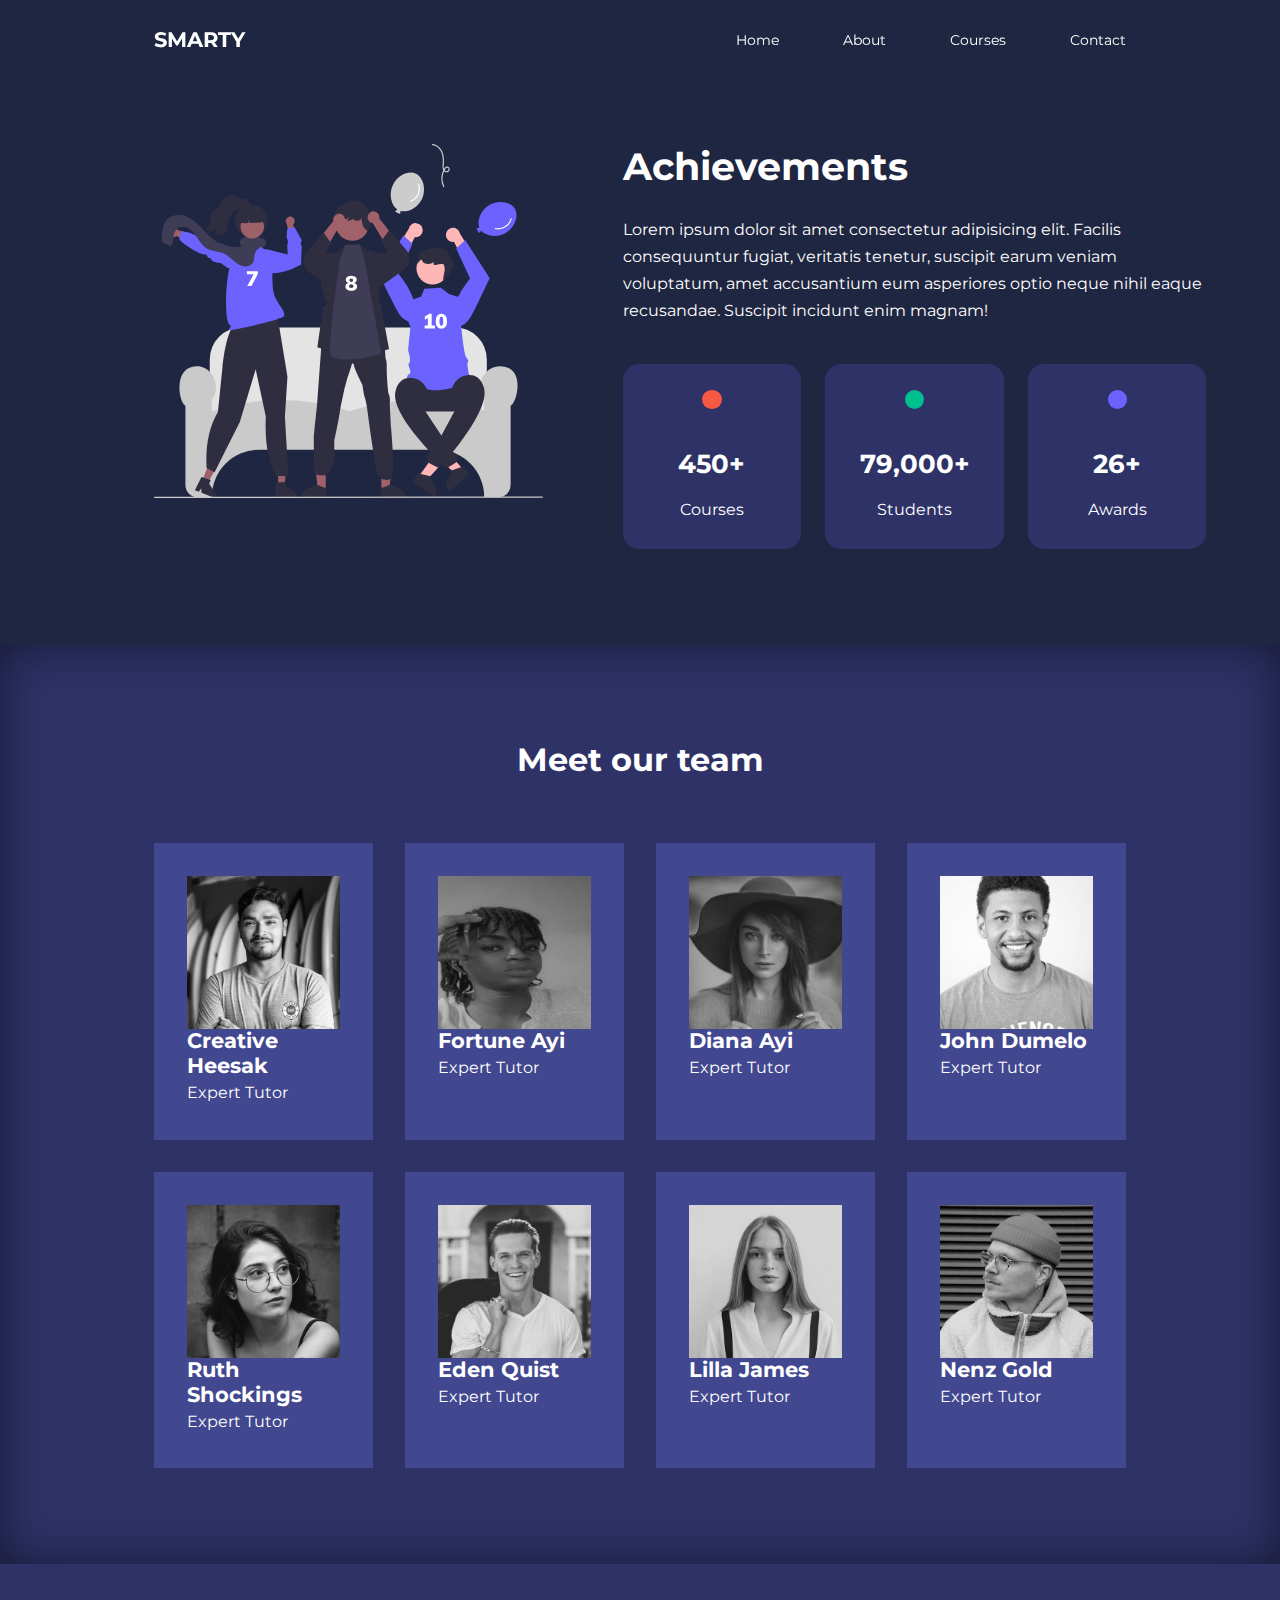
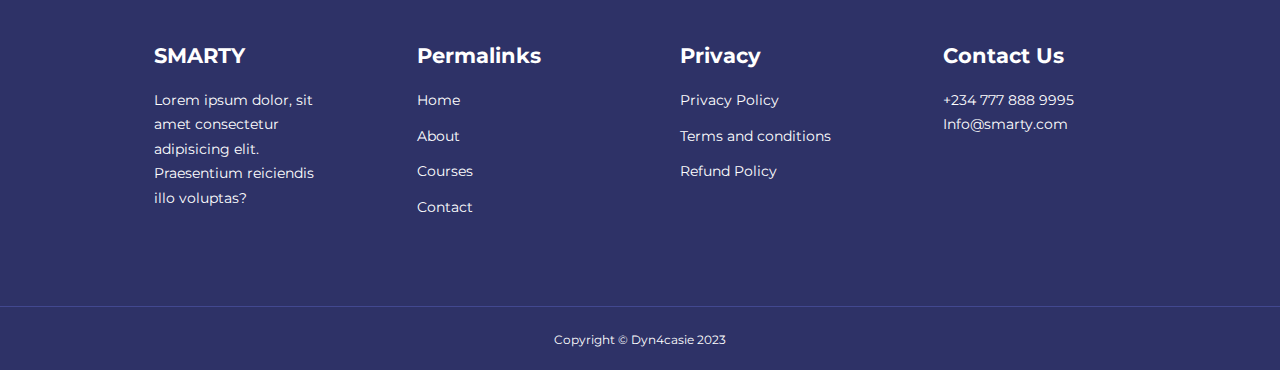
==== about.html @ fa369978 "about page html and css" ====
<!DOCTYPE html>
<html lang="en">
<head>
    <meta charset="UTF-8">
    <meta http-equiv="X-UA-Compatible" content="IE=edge">
    <meta name="viewport" content="width=device-width, initial-scale=1.0">
    <title>Smarty Education Website Using HTML, CSS $ Javascript</title>

    <link rel="stylesheet" href="./css/style.css">
    <link rel="stylesheet" href="./css/about.css">
    
    <!--iconscout cdn below-->
    
    <link rel="stylesheet" href="https://unicons.iconscout.com/release/v4.0.0/css/line.css">

    <!--Google fonts-->
    <link rel="preconnect" href="https://fonts.googleapis.com">
    <link rel="preconnect" href="https://fonts.gstatic.com" crossorigin>
    <link href="https://fonts.googleapis.com/css2?family=Montserrat:wght@300;400;500;600;700;800;900&display=swap" rel="stylesheet">

</head>
<body>
    <nav>
        <div class="container nav__container">
            <a href="index.html"><h4>SMARTY</h4></a>
            <ul class="nav__menu">
                <li><a href="index.html">Home</a></li>
                <li><a href="about.html">About</a></li>
                <li><a href="courses.html">Courses</a></li>
                <li><a href="contact.html">Contact</a></li>
            </ul>
            <button id="open-menu-btn"><i class="uil uil-bars"></i></button>
            <button id="close-menu-btn"><i class="uil uil-multiply"></i></button>
        </div>
    </nav>
<!--========================== END OF NAVBAR =============================-->

    <section class="about__achievements">
        <div class="container about__achievements-container">
            <div class="about__achievements-left">
                <img src="images/about achievements.svg" alt="">
            </div>

            <div class="about__achievements-right">
                <h1>Achievements</h1>
                <p>
                    Lorem ipsum dolor sit amet consectetur adipisicing elit. Facilis consequuntur fugiat, veritatis tenetur, suscipit earum veniam voluptatum, amet accusantium eum asperiores optio neque nihil eaque recusandae. Suscipit incidunt enim magnam!
                </p>
            
                <div class="achievements__cards">
                    <article class="achievement__card">
                        <span class="achievement__icon">
                            <i class="uil uil-video"></i>
                        </span>
                        <h3>450+</h3>
                        <p>Courses</p>
                    </article> 
                
                    <article class="achievement__card">
                        <span class="achievement__icon">
                            <i class="uil uil-users-alt"></i>
                        </span>
                        <h3>79,000+</h3>
                        <p>Students</p>
                    </article> 

                    <article class="achievement__card">
                        <span class="achievement__icon">
                            <i class="uil uil-trophy"></i>
                        </span>
                        <h3>26+</h3>
                        <p>Awards</p>
                    </article> 

                </div>
            </div>
        </div>
    </section>



 <!-- ================END OF ACHIEVEMENT========== -->





    <section class="team">
        <h2>Meet our team</h2>
        <div class="container team__container">
           <article class="team__member">
            <div class="team__member-image">
                <img src="./images/tm1.jpg" alt="">
            </div>
            <div class="team__member-info">
                <h4>Creative Heesak</h4>
                <p>Expert Tutor</p>
            </div>
            <div class="team__member-socials">
                <a href="https//instagram.com" target="_blank"><i class="uil uil-instagram"></i></a>
                <a href="https//twitter.com" target="_blank"><i class="uil uil-twitter-alt"></i></a>
                <a href="https//linkedin.com" target="_blank"><i class="uil uil-linkedin-alt"></i></a>
            </div>
           </article> 


           <article class="team__member">
            <div class="team__member-image">
                <img src="./images/tm11.jpg" alt="">
            </div>
            <div class="team__member-info">
                <h4>Fortune Ayi</h4>
                <p>Expert Tutor</p>
            </div>
            <div class="team__member-socials">
                <a href="https//instagram.com" target="_blank"><i class="uil uil-instagram"></i></a>
                <a href="https//twitter.com" target="_blank"><i class="uil uil-twitter-alt"></i></a>
                <a href="https//linkedin.com" target="_blank"><i class="uil uil-linkedin-alt"></i></a>
            </div>
           </article> 


           <article class="team__member">
            <div class="team__member-image">
                <img src="./images/tm3.jpg" alt="">
            </div>
            <div class="team__member-info">
                <h4>Diana Ayi</h4>
                <p>Expert Tutor</p>
            </div>
            <div class="team__member-socials">
                <a href="https//instagram.com" target="_blank"><i class="uil uil-instagram"></i></a>
                <a href="https//twitter.com" target="_blank"><i class="uil uil-twitter-alt"></i></a>
                <a href="https//linkedin.com" target="_blank"><i class="uil uil-linkedin-alt"></i></a>
            </div>
           </article> 


           <article class="team__member">
            <div class="team__member-image">
                <img src="./images/tm4.jpg" alt="">
            </div>
            <div class="team__member-info">
                <h4>John Dumelo</h4>
                <p>Expert Tutor</p>
            </div>
            <div class="team__member-socials">
                <a href="https//instagram.com" target="_blank"><i class="uil uil-instagram"></i></a>
                <a href="https//twitter.com" target="_blank"><i class="uil uil-twitter-alt"></i></a>
                <a href="https//linkedin.com" target="_blank"><i class="uil uil-linkedin-alt"></i></a>
            </div>
           </article> 


           <article class="team__member">
            <div class="team__member-image">
                <img src="./images/tm5.jpg" alt="">
            </div>
            <div class="team__member-info">
                <h4>Ruth Shockings</h4>
                <p>Expert Tutor</p>
            </div>
            <div class="team__member-socials">
                <a href="https//instagram.com" target="_blank"><i class="uil uil-instagram"></i></a>
                <a href="https//twitter.com" target="_blank"><i class="uil uil-twitter-alt"></i></a>
                <a href="https//linkedin.com" target="_blank"><i class="uil uil-linkedin-alt"></i></a>
            </div>
           </article> 


           <article class="team__member">
            <div class="team__member-image">
                <img src="./images/tm6.jpg" alt="">
            </div>
            <div class="team__member-info">
                <h4>Eden Quist</h4>
                <p>Expert Tutor</p>
            </div>
            <div class="team__member-socials">
                <a href="https//instagram.com" target="_blank"><i class="uil uil-instagram"></i></a>
                <a href="https//twitter.com" target="_blank"><i class="uil uil-twitter-alt"></i></a>
                <a href="https//linkedin.com" target="_blank"><i class="uil uil-linkedin-alt"></i></a>
            </div>
           </article> 


           <article class="team__member">
            <div class="team__member-image">
                <img src="./images/tm7.jpg" alt="">
            </div>
            <div class="team__member-info">
                <h4>Lilla James</h4>
                <p>Expert Tutor</p>
            </div>
            <div class="team__member-socials">
                <a href="https//instagram.com" target="_blank"><i class="uil uil-instagram"></i></a>
                <a href="https//twitter.com" target="_blank"><i class="uil uil-twitter-alt"></i></a>
                <a href="https//linkedin.com" target="_blank"><i class="uil uil-linkedin-alt"></i></a>
            </div>
           </article> 

           
           <article class="team__member">
            <div class="team__member-image">
                <img src="./images/tm8.jpg" alt="">
            </div>
            <div class="team__member-info">
                <h4>Nenz Gold</h4>
                <p>Expert Tutor</p>
            </div>
            <div class="team__member-socials">
                <a href="https//instagram.com" target="_blank"><i class="uil uil-instagram"></i></a>
                <a href="https//twitter.com" target="_blank"><i class="uil uil-twitter-alt"></i></a>
                <a href="https//linkedin.com" target="_blank"><i class="uil uil-linkedin-alt"></i></a>
            </div>
           </article> 
        </div>
    </section>
<!-- ================END OF TEAM SECTION------=========== -->
    </section>

<footer>
    <div class="container footer__container">
        <div class="footer__1">
            <a href="index.html" class="footer__logo"><h4>SMARTY</h4></a>
            <p>
                Lorem ipsum dolor, sit amet consectetur adipisicing elit. Praesentium reiciendis illo voluptas?
            </p>
        </div>

        <div class="footer__2">
            <h4>Permalinks</h4>
            <ul class="permalinks">
                <li><a href="index.html">Home</a></li>
                <li><a href="about.html">About</a></li>
                <li><a href="courses.html">Courses</a></li>
                <li><a href="contact.html">Contact</a></li>
            </ul>
        </div>

        <div class="footer__3">
            <h4>Privacy</h4>
            <ul class="privacy">
                <li><a href="#">Privacy Policy</a></li>
                <li><a href="#">Terms and conditions</a></li>
                <li><a href="#">Refund Policy</a></li>
            </ul>
        </div>

        <div class="footer__4">
            <h4>Contact Us</h4>
            <div>
                <p>+234 777 888 9995</p>
                <p>Info@smarty.com</p>
            </div>

            <ul class="footer__socials">
                <li>
                    <a href="#"><i class="uil uil-facebook-f"></i></a>
                </li>
                <li>
                    <a href="#"><i class="uil uil-instagram-alt"></i></a>
                </li>
                <li>
                    <a href="#"><i class="uil uil-twitter"></i></a>
                </li>
                <li>
                    <a href="#"><i class="uil uil-linkedin-alt"></i></a>
                </li>
            </ul>
        </div>
    </div>
    
    <div class="footer__copyright">
        <small>Copyright &copy; Dyn4casie 2023</small>
    </div>
</footer>

<!--========================== END OF FOOTER =============================-->

<script src="main.js"></script>

</body>
</html>
---- css/style.css ----
*{
    margin: 0;
    padding: 0;
    border: 0;
    outline: 0;
    text-decoration: none;
    list-style: none;
    box-sizing: border-box;
}

:root{
    --color-primary:#6c63ff;
    --color-success: #00bf8e;
    --color-warning: #f7c94b;
    --color-danger: #f75842;
    --color-danger-variant: rgba(247,88,66, 0.4);
    --color-white: #fff;
    --color-light: rgba(255,255,255,0.7);
    --color-black: #000;
    --color-bg: #1f2641;
    --color-bg1: #2e3267;
    --color-bg2: #424890;

    --container-width-lg: 76%;
    --container-width-md: 90%;
    --container-width-sm: 94%;

    --transition: all 4ooms ease;
}

body {
    font-family: 'Montserrat', sans-serif;
    line-height: 1.7;
    color: var(--color-white);
    background: var(--color-bg);
}

.container {
    width: var(--container-width-lg);
    margin: 0 auto;
}

section {
    padding: 6rem 0;
}

section h2 {
    text-align: center;
    margin-bottom: 4rem;
}

h1,
h2,
h3,
h4,
h5 {
    line-height: 1.2;
}

h1 {
    font-size: 2.4rem;
}

h2 {
    font-size: 2rem;
}

h3 {
    font-size: 1.6rem;
}

h4 {
    font-size: 1.3rem;
}

a {
    color: var(--color-white);
}

img {
    width: 100%;
    display: block;
    object-fit: cover;
}

.btn {
    display: inline-block;
    background: var(--color-white);
    color: var(--color-black);
    padding: 1rem 2rem;
    border: 1px solid transparent;
    font-weight: 500;
    transition: var(--transition);
}

.btn:hover {
    background: transparent;
    color: var(--color-white);
    border-color: var(--color-white);
}

.btn_primary {
    background: var(--color-danger);
    color: var(--color-white);
}

/* =========================== NAVBAR ============================ */
nav {
    background: transparent;
    width:100vw;
    height: 5rem;
    position: fixed;
    top: 0;
    z-index: 11;
}

/* change navbar styles on scroll using javascript */
.window-scroll {
    background: var(--color-primary);
    box-shadow: 0 1rem 2rem rgba(0,0,0, 0.2);
}

.nav__container {
    height: 100%;
    display: flex;
    justify-content: space-between;
    align-items: center;
}

nav button {
    display: none;
}

.nav__menu {
    display: flex;
    align-items: center;
    gap: 4rem;
}

.nav__menu a{
    font-size: 0.9rem;
    transition: var(--transition);
}

.nav__menu a:hover {
    color: var(--color-bg2);
}

/*========================= HEADER ==========================*/
header {
    position: relative;
    top: 5rem;
    overflow: hidden;
    height: 70vh;
    margin-bottom: 5rem;
}

.header__container {
    display: grid;
    grid-template-columns: 1fr 1fr;
    align-items: center;
    gap: 5rem;
    height: 100%;
}

.header__left p {
    margin: 1rem 0 2.4rem;
}

/*========================= CATEGORIES ==========================*/
.categories {
    background: var(--color-bg1);
    height: 29rem;
}

.categories h1 {
    line-height: 1;
    margin-bottom: 3rem;
}

.categories__container {
    display: grid;
    grid-template-columns: 40% 60%;
}

.categories__left {
    margin-right: 4rem;
}

.categories__left p {
    margin: 1rem 0 3rem;
}

.categories__right {
    display: grid;
    grid-template-columns: repeat(3, 1fr);
    gap: 1.2rem;
}

.category {
    background: var(--color-bg2);
    padding: 2rem;
    border-radius: 2rem;
    transition: var(--transition);
}

.category:hover {
    box-shadow: 0 3rem 3rem rgba(0,0,0, 0.3);
    z-index: 1;
}

.category:nth-child(2) .category__icon{
    background: var(--color-danger);
}

.category:nth-child(3) .category__icon{
    background: var(--color-success);
}

.category:nth-child(4) .category__icon{
    background: var(--color-warning);
}

.category:nth-child(5) .category__icon{
    background: var(--color-success);
}

.category__icon {
    background: var(--color-primary);
    padding: 0.7rem;
    border-radius: 0.9rem;
}

.category h5 {
    margin: 2rem 0 1rem;
}

.category p {
    font-size: 0.85rem;
}

/*========================= POPULAR COURSES ==========================*/

.courses {
    margin-top: 10rem;
}

.courses__container {
    display: grid;
    grid-template-columns: repeat(3, 1fr);
    gap: 2rem;
}

.course {
    background: var(--color-bg1);
    text-align: center;
    border: 1px solid transparent;
    transition: var(--transition);
}

.course:hover {
    background: transparent;
    border-color: var(--color-primary);
}

.course__info {
    padding: 2rem;
}

.course__info p {
    margin: 1.2rem 0 2rem;
    font-size: 0.9rem;
}

/*========================= FAQs ==========================*/
.faqs {
    background: var(--color-bg1);
    box-shadow: inset 0 0 3rem rgba(0,0,0, 0.5);
}

.faqs__container {
    display: grid;
    grid-template-columns: 1fr 1fr;
    gap: 1rem;
}

.faq {
    padding: 2rem;
    display: flex;
    align-items: center;
    gap: 1.4rem;
    height: fit-content;
    background: var(--color-primary);
    cursor: pointer;
}

.faq h4 {
    font-size: 1rem;
    line-height: 2.2;
}

faq__icon {
    align-self: flex-start;
    font-size: 1.2rem;
}

.faq p {
    margin-top: 0.8rem;
    display: none;
}

.faq.open p {
    display: block;
}

/*========================= TESTIMONIALS ==========================*/
.testimonials__container {
    overflow-x: hidden;
    position: relative;
    margin-bottom: 5rem;
}

.testimonial {
    padding-top: 2rem;
}

.avatar {
    width: 6rem;
    height: 6rem;
    border-radius: 50%;
    overflow: hidden;
    margin: 0 auto 1rem;
    border: 1rem solid var(--color-bg1);
}

.testimonial__info {
    text-align: center;
}

.testimonial__body {
    background: var(--color-primary);
    padding: 2rem;
    margin-top: 3rem;
    position: relative;
}

.testimonial__body::before {
    content: "";
    display: block;
    background: linear-gradient(
    135deg, 
    transparent, 
    var(--color-primary),
    var(--color-primary),
    var(--color-primary)
    );
    width: 3rem;
    height: 3rem;
    position: absolute;
    left: 50%;
    top: -1.5rem;
    transform: rotate(45deg);
}

/*========================= FOOTER ==========================*/
footer {
    background: var(--color-bg1);
    padding-top: 5rem;
    font-size: 0.9rem;
}

.footer__container {
    display: grid;
    grid-template-columns: repeat(4, 1fr);
    gap: 5rem;
}

.footer__container > div h4 {
    margin-bottom: 1.2rem;
}

.footer__1 p {
    margin: 0 0 2rem;
}

footer ul li {
    margin-bottom: 0.7rem;
}

footer ul li a:hover {
    text-decoration: underline;
}

.footer__socials {
    display: flex;
    gap: 1rem;
    font-size: 1.2rem;
    margin-top: 2rem;
}

.footer__copyright {
    text-align: center;
    margin-top: 4rem;
    padding: 1.2rem 0;
    border-top: 1px solid var(--color-bg2);
}

/*========================= MEDIA QUERIES (TABLET) ==========================*/
@media screen and (max-width: 1024px) {
    .container {
        width: var(--container-width-md);
    }

    h1 {
        font-size: 2.2rem;
    }

    h2 {
        font-size: 1.7rem;
    }

    h3 {
        font-size: 1.4rem;
    }

    h4 {
        font-size: 1.2rem;
    }

    /*========================= NAVBAR ==========================*/
    nav button {
        display: inline-block;
        background: transparent;
        font-size: 1.8rem;
        color: var(--color-white);
        cursor: pointer;
    }

    nav button#close-menu-btn {
        display: none;
    }

    .nav__menu{
        position: fixed;
        top: 5rem;
        right: 5%;
        height: fit-content;
        width: 18rem;
        flex-direction: column;
        gap: 0;
        display: none;
    }

    .nav__menu li {
        width: 100%;
        height: 5.8rem;
        animation: animateNavItems 400ms linear forwards;
        transform-origin: top right;
        opacity: 0;
    }

    .nav__menu li:nth-child(2) {
        animation-delay: 200ms;
    }

    .nav__menu li:nth-child(3) {
        animation-delay: 400ms;
    }

    .nav__menu li:nth-child(4) {
        animation-delay: 600ms;
    }

    @keyframes animateNavItems {
        0% {
            transform: rotateZ(-90deg) rotateX(90deg) scale(0.1);
        }

        100% {
            transform: rotateZ(0) rotateX(0) scale(1);
            opacity: 1;
        }
    }

    .nav__menu li a {
        background: var(--color-primary);
        box-shadow: -4rem 6rem 10rem rgba(0,0,0, 0.6);
        width: 100%;
        height: 100%;
        display: grid;
        place-items: center;
    }

    .nav__menu li a:hover {
        background: var(--color-bg2);
        color: var(--color-white);
    }

     /* ============================= HEADER ============================ */
    header{
        height: 52vh;
        margin-bottom: 4rem;
    }

    .header__container{
        gap: 0;
        padding-bottom: 3rem;
    }

/* ============================= CATEGORIES ============================ */
    .categories {
        height: auto;
    }
    
    .categories__container {
        grid-template-columns: 1fr;
        gap: 3rem;
    }

    .categories__left {
        margin-right: 0;
    }

/* ============================= COURSES ============================ */
    .courses {
        margin-top: 0;
    }

    .courses__container {
        grid-template-columns: 1fr 1fr;
    }

/* ============================= FAQs ============================ */
    .faqs__container {
        grid-template-columns: 1fr;
    }

    .faq {
        padding: 1.5rem;
    }

/* ============================= FOOTER ============================ */
    .footer__container {
        grid-template-columns: 1fr 1fr;
    }

}

/* ============================= MEDIA QUERIES (MOBILE) ============================ */
@media screen and (max-width: 600px) {
    .container {
        width: var(--container-width-sm);
    }

    /* ============================= NAVBAR ============================ */
    .nav__menu {
        right: 3%;
    }

    /* ============================= HEADER ============================ */
    header {
        height: 100vh;
    }

    .header__container {
        grid-template-columns: 1fr;
        text-align: center;
        margin-top: 0;
    }

    .header__left p {
        margin-bottom: 1.3rem;
    }

    /* ============================= CATEGORIES ============================ */
    .categories__right {
        grid-template-columns: 1fr 1fr;
        gap: 0.7rem;
    }

    .category {
        padding: 1rem;
        border-radius: 1rem;
    }

    .category__icon {
        margin-top: 4px;
        display: inline-block;
    }

    /* ============================= COURSES ============================ */
    .courses__container {
        grid-template-columns: 1fr;
    }

    /* ============================= TESTIMONIALS ============================ */
    .testimonial__body {
        padding: 1.2rem;
    }

    /* ============================= FOOTER ============================ */
    .footer__container {
        grid-template-columns: 1fr;
        text-align: center;
        gap: 2rem;
    }

    .footer__1 p {
        margin: 1rem auto;
    }

    .footer__socials {
        justify-content: center;
    }
}
---- css/about.css ----
/*========================== ACHIEVEMNETS =========================*/
.about__achievements {
    margin-top: 3rem;
}

.about__achievements-container {
    display: grid;
    grid-template-columns:40% 60% ;
    gap: 5rem;
}

.about__achievements-right > p {
    margin: 1.6rem 0 2.5rem;
}

.achievements__cards {
    display: grid;
    grid-template-columns: repeat(3, 1fr);
    gap: 1.5rem;
}

.achievement__card {
    background: var(--color-bg1);
    padding: 1.6rem;
    border-radius: 1rem;
    text-align: center;
    transition:var(--transition) ;
}

.achievement__card:hover{
    background: var(--color-bg2);
    box-shadow: 0 3rem 3rem rgba(0, 0, 0, 0.3);
}
.achievement__icon {
    background: var(--color-danger);
    padding: 0.6rem;
    border-radius: 1rem;
    display: inline-block;
    margin-bottom: 2rem;
    font-size: 2rem;

}

.achievement__card:nth-child(2) .achievement__icon
{
   background: var(--color-success); 
}

.achievement__card:nth-child(3) .achievement__icon
{
   background: var(--color-primary); 
}

.achievement__card p{
    margin-top: 1rem ;
}

/* =============TEAM============ */

.team{
    background: var(--color-bg1);
    box-shadow: inset 0 0 3rem rgba(0, 0, 0, 0.5);
}

.team__container{
    display: grid;
    grid-template-columns: repeat(4, 1fr);
    gap: 2rem;
}

.team__member{
    overflow: hidden;
 background: var(--color-bg2);   
 padding: 2rem;
 border: 1px solid transparent;
 transition: var(--transition);
 position: relative;
}
.team__member:hover{
    background: transparent;
    border-color:var(--color-primary) ;
}

.team__member-image img{
    filter: saturate(0);
}
.team__member:hover img{
    filter: saturate(1);
}

.team__member--info *{
    text-align: center;
    margin-top: 1.4rem;
}

.team__member--info p{
    color: var(--color-light);
}

.team__member-socials{
    position: absolute;
    top: 50%;
    transform: translateY(-50%);
    right: -100%;
    display: flex;
    flex-direction: column;
    background: var(--color-primary);
    border-radius:1rem 0 0 1rem ;
    box-shadow:-2rem 0 2rem rgba(0, 0, 0, 0.3) ;
    transition: var(--transition);
}
.team__member:hover .team__member-socials {
    right: 0;
}
.team__member-socials a{
    padding: 1rem;
}


/* ===============media queries=========== */
@media screen and (max-width:1024) {
    .about__achievements{
        margin-top: 2rem;
    }
    .about__achievement__container{
        grid-template-columns: 1fr;
        gap: 4rem;
    }

    .about__achievements-left{
        width: 80%;
        margin: 0 auto;

    }

    .team__container{
        grid-template-columns: repeat(3, 1fr
        );
        gap :1.5rem;
    }

    .team__member{
        padding: 1rem;
    }
    
}

/* ======sm media queries==================== */

@media screen and (max-width:680px) {
    .about__achievements-container{
        display: flex !important;
        /* flex-direction: column; */
        flex-direction: column;
        /* border: 3px solid red; */
    }
    .achievements__cards{
        grid-template-columns: 1fr 1fr;
        gap: 0.7rem;
        border: 3px solid green;
    }
    .team__container{
        grid-template-columns: 1fr 1fr;
        gap: 0.7rem;
    }

    .team__member{
        padding: 0;
    }

    .team__member p {
        margin: bottom 1.5rem; ;
    }

    
    .about__achievements-container {
        display: grid;
        grid-template-columns: 1fr 1fr;
        gap: .5rem;
    }

    .achievements__cards {
        display: flex;
        flex-direction: column;
    }
}
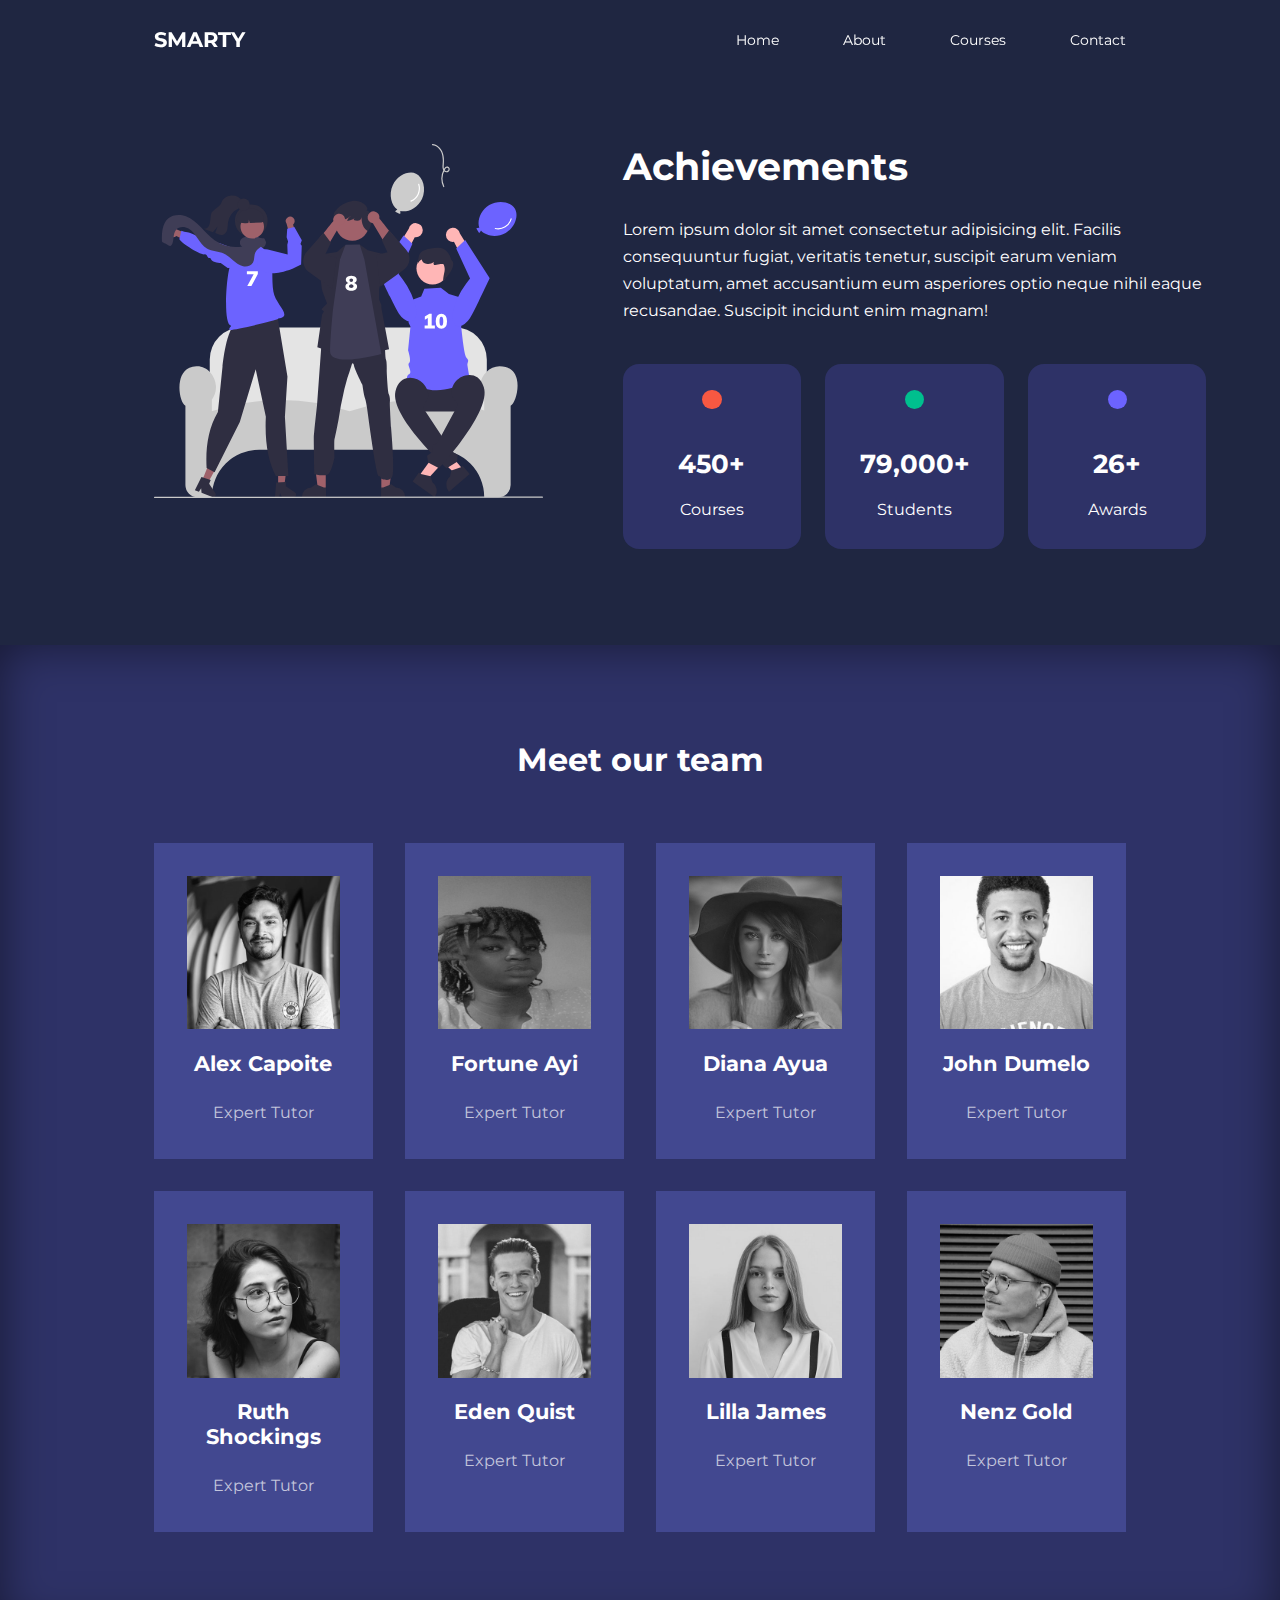
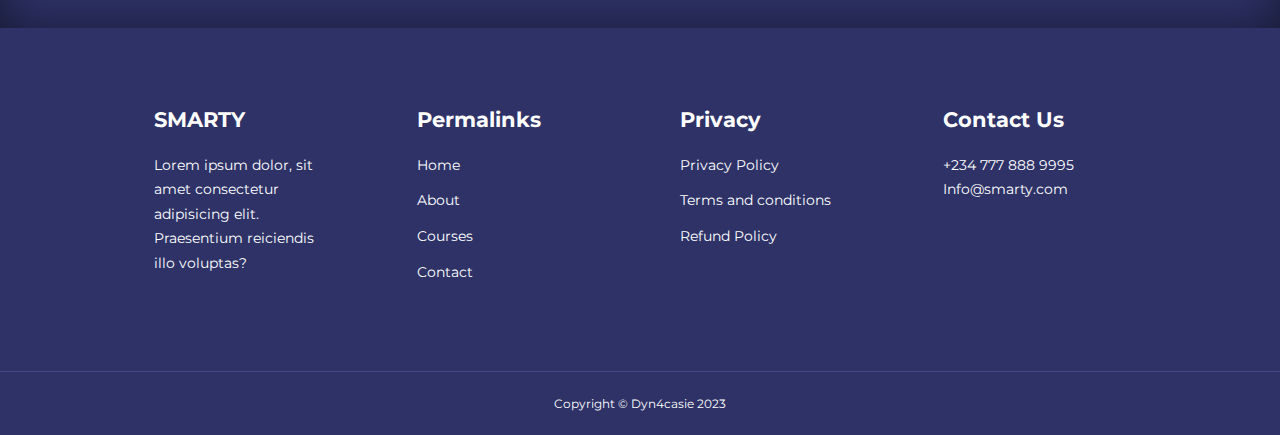
==== commit 7ef46102: "aligned team member info properly" ====
--- a/about.html
+++ b/about.html
@@ -79,7 +79,7 @@
 
 
 
- <!-- ================END OF ACHIEVEMENT========== -->
+ <!-- =================== END OF ACHIEVEMENT ================= -->
 
 
 
@@ -93,7 +93,7 @@
                 <img src="./images/tm1.jpg" alt="">
             </div>
             <div class="team__member-info">
-                <h4>Creative Heesak</h4>
+                <h4>Alex Capoite</h4>
                 <p>Expert Tutor</p>
             </div>
             <div class="team__member-socials">
@@ -125,7 +125,7 @@
                 <img src="./images/tm3.jpg" alt="">
             </div>
             <div class="team__member-info">
-                <h4>Diana Ayi</h4>
+                <h4>Diana Ayua</h4>
                 <p>Expert Tutor</p>
             </div>
             <div class="team__member-socials">
--- a/css/about.css
+++ b/css/about.css
@@ -55,7 +55,7 @@
     margin-top: 1rem ;
 }
 
-/* =============TEAM============ */
+/* ======================= TEAM ======================= */
 
 .team{
     background: var(--color-bg1);
@@ -88,12 +88,12 @@
     filter: saturate(1);
 }
 
-.team__member--info *{
+.team__member-info *{
     text-align: center;
     margin-top: 1.4rem;
 }
 
-.team__member--info p{
+.team__member-info p{
     color: var(--color-light);
 }
 
@@ -105,13 +105,14 @@
     display: flex;
     flex-direction: column;
     background: var(--color-primary);
-    border-radius:1rem 0 0 1rem ;
-    box-shadow:-2rem 0 2rem rgba(0, 0, 0, 0.3) ;
+    border-radius: 1rem 0 0 1rem ;
+    box-shadow: -2rem 0 2rem rgba(0, 0, 0, 0.3);
     transition: var(--transition);
 }
 .team__member:hover .team__member-socials {
     right: 0;
 }
+
 .team__member-socials a{
     padding: 1rem;
 }
